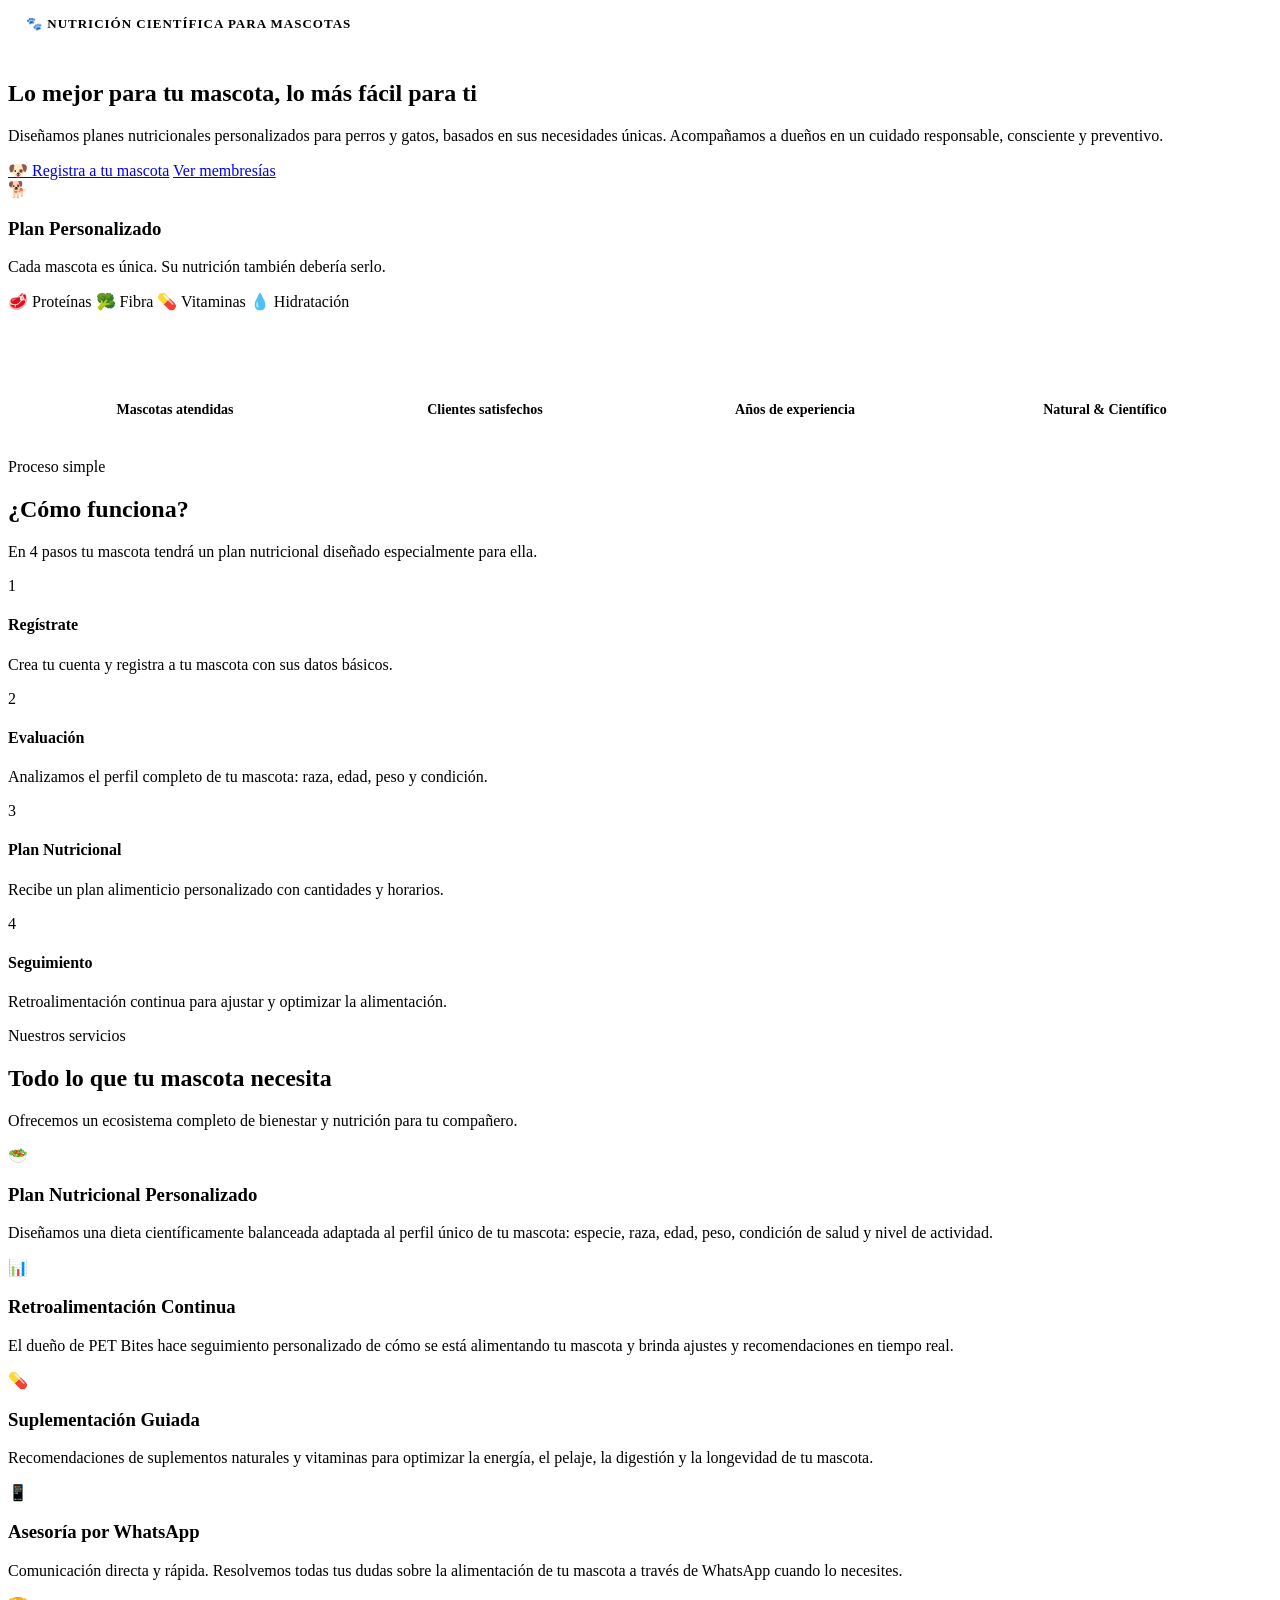
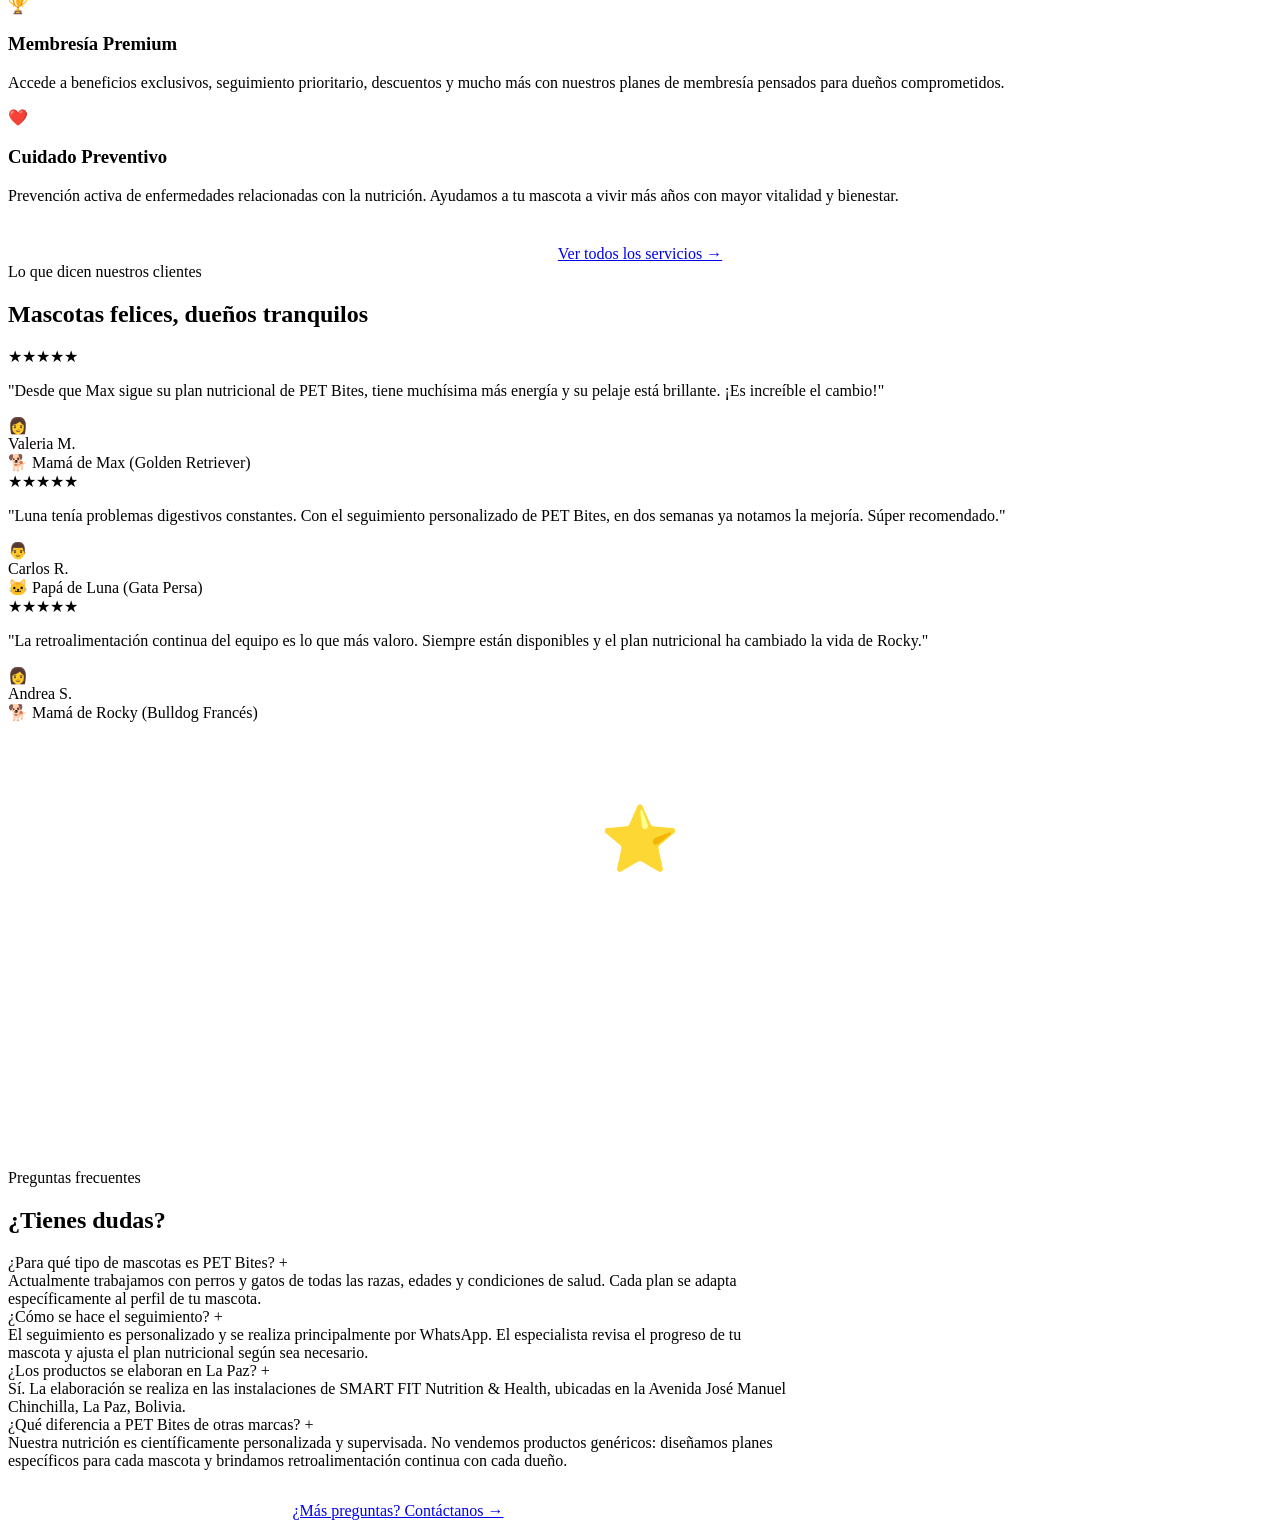
==== index.html @ 9088a11d "Add files via upload" ====
<!DOCTYPE html>
<html lang="es">
<head>
  <meta charset="UTF-8" />
  <meta name="viewport" content="width=device-width, initial-scale=1.0" />
  <title>PET Bites · Nutrición Personalizada para Mascotas</title>
  <meta name="description" content="PET Bites: nutrición inteligente y científicamente personalizada para tu mascota. Planes, seguimiento y retroalimentación experta. La Paz, Bolivia." />
  <link rel="stylesheet" href="css/style.css" />
  <link rel="preconnect" href="https://fonts.googleapis.com" />
  <link href="https://fonts.googleapis.com/css2?family=Nunito:wght@400;600;700;800;900&family=Fredoka+One&display=swap" rel="stylesheet" />
  <style>
    /* Index-specific overrides for nav links (root level) */
    .nav-links a[href="pages/nosotros.html"] { display:none; }
    .index-nav a { }
  </style>
</head>
<body>

<div id="nav-placeholder"></div>
<div id="wa-placeholder"></div>

<main>

  <!-- ====== HERO ====== -->
  <section class="hero">
    <div class="hero-content">
      <div class="hero-text animate-in">
        <span style="display:inline-flex;align-items:center;gap:8px;background:var(--light-teal);color:var(--teal);padding:8px 18px;border-radius:50px;font-size:13px;font-weight:800;letter-spacing:1px;margin-bottom:20px;">🐾 NUTRICIÓN CIENTÍFICA PARA MASCOTAS</span>
        <h1>Lo mejor para <span>tu mascota</span>, lo más fácil para ti</h1>
        <p>Diseñamos planes nutricionales personalizados para perros y gatos, basados en sus necesidades únicas. Acompañamos a dueños en un cuidado responsable, consciente y preventivo.</p>
        <div class="hero-buttons">
          <a href="pages/registro.html" class="btn-primary">🐶 Registra a tu mascota</a>
          <a href="pages/membresia.html" class="btn-secondary">Ver membresías</a>
        </div>
      </div>
      <div class="hero-visual animate-in delay-2">
        <div class="hero-card">
          <span class="pet-emoji">🐕</span>
          <h3>Plan Personalizado</h3>
          <p>Cada mascota es única. Su nutrición también debería serlo.</p>
          <div class="badge-strip">
            <span class="badge">🥩 Proteínas</span>
            <span class="badge">🥦 Fibra</span>
            <span class="badge">💊 Vitaminas</span>
            <span class="badge">💧 Hidratación</span>
          </div>
        </div>
      </div>
    </div>
  </section>

  <!-- ====== STATS BAND ====== -->
  <section style="background:var(--teal);padding:40px 24px;">
    <div class="container" style="display:grid;grid-template-columns:repeat(auto-fit,minmax(180px,1fr));gap:24px;text-align:center;">
      <div>
        <div style="font-family:'Fredoka One',cursive;font-size:42px;color:white;">100+</div>
        <div style="color:var(--light-teal);font-weight:700;font-size:14px;">Mascotas atendidas</div>
      </div>
      <div>
        <div style="font-family:'Fredoka One',cursive;font-size:42px;color:white;">98%</div>
        <div style="color:var(--light-teal);font-weight:700;font-size:14px;">Clientes satisfechos</div>
      </div>
      <div>
        <div style="font-family:'Fredoka One',cursive;font-size:42px;color:white;">5+</div>
        <div style="color:var(--light-teal);font-weight:700;font-size:14px;">Años de experiencia</div>
      </div>
      <div>
        <div style="font-family:'Fredoka One',cursive;font-size:42px;color:white;">100%</div>
        <div style="color:var(--light-teal);font-weight:700;font-size:14px;">Natural & Científico</div>
      </div>
    </div>
  </section>

  <!-- ====== CÓMO FUNCIONA ====== -->
  <section style="background:var(--cream);">
    <div class="container">
      <div class="section-header">
        <span class="eyebrow">Proceso simple</span>
        <h2>¿Cómo <span>funciona</span>?</h2>
        <p>En 4 pasos tu mascota tendrá un plan nutricional diseñado especialmente para ella.</p>
      </div>
      <div class="steps">
        <div class="step">
          <div class="step-num">1</div>
          <h4>Regístrate</h4>
          <p>Crea tu cuenta y registra a tu mascota con sus datos básicos.</p>
        </div>
        <div class="step">
          <div class="step-num">2</div>
          <h4>Evaluación</h4>
          <p>Analizamos el perfil completo de tu mascota: raza, edad, peso y condición.</p>
        </div>
        <div class="step">
          <div class="step-num">3</div>
          <h4>Plan Nutricional</h4>
          <p>Recibe un plan alimenticio personalizado con cantidades y horarios.</p>
        </div>
        <div class="step">
          <div class="step-num">4</div>
          <h4>Seguimiento</h4>
          <p>Retroalimentación continua para ajustar y optimizar la alimentación.</p>
        </div>
      </div>
    </div>
  </section>

  <!-- ====== SERVICIOS ====== -->
  <section style="background:white;">
    <div class="container">
      <div class="section-header">
        <span class="eyebrow">Nuestros servicios</span>
        <h2>Todo lo que tu mascota <span>necesita</span></h2>
        <p>Ofrecemos un ecosistema completo de bienestar y nutrición para tu compañero.</p>
      </div>
      <div class="card-grid">
        <div class="card">
          <span class="card-icon">🥗</span>
          <h3>Plan Nutricional Personalizado</h3>
          <p>Diseñamos una dieta científicamente balanceada adaptada al perfil único de tu mascota: especie, raza, edad, peso, condición de salud y nivel de actividad.</p>
        </div>
        <div class="card">
          <span class="card-icon">📊</span>
          <h3>Retroalimentación Continua</h3>
          <p>El dueño de PET Bites hace seguimiento personalizado de cómo se está alimentando tu mascota y brinda ajustes y recomendaciones en tiempo real.</p>
        </div>
        <div class="card">
          <span class="card-icon">💊</span>
          <h3>Suplementación Guiada</h3>
          <p>Recomendaciones de suplementos naturales y vitaminas para optimizar la energía, el pelaje, la digestión y la longevidad de tu mascota.</p>
        </div>
        <div class="card">
          <span class="card-icon">📱</span>
          <h3>Asesoría por WhatsApp</h3>
          <p>Comunicación directa y rápida. Resolvemos todas tus dudas sobre la alimentación de tu mascota a través de WhatsApp cuando lo necesites.</p>
        </div>
        <div class="card">
          <span class="card-icon">🏆</span>
          <h3>Membresía Premium</h3>
          <p>Accede a beneficios exclusivos, seguimiento prioritario, descuentos y mucho más con nuestros planes de membresía pensados para dueños comprometidos.</p>
        </div>
        <div class="card">
          <span class="card-icon">❤️</span>
          <h3>Cuidado Preventivo</h3>
          <p>Prevención activa de enfermedades relacionadas con la nutrición. Ayudamos a tu mascota a vivir más años con mayor vitalidad y bienestar.</p>
        </div>
      </div>
      <div style="text-align:center;margin-top:40px;">
        <a href="pages/servicios.html" class="btn-primary">Ver todos los servicios →</a>
      </div>
    </div>
  </section>

  <!-- ====== TESTIMONIALES ====== -->
  <section style="background:var(--cream);">
    <div class="container">
      <div class="section-header">
        <span class="eyebrow">Lo que dicen nuestros clientes</span>
        <h2>Mascotas felices, <span>dueños tranquilos</span></h2>
      </div>
      <div class="testimonials-grid">
        <div class="testimonial">
          <div class="stars">★★★★★</div>
          <p class="testimonial-text">"Desde que Max sigue su plan nutricional de PET Bites, tiene muchísima más energía y su pelaje está brillante. ¡Es increíble el cambio!"</p>
          <div class="testimonial-author">
            <div class="author-avatar">👩</div>
            <div>
              <div class="author-name">Valeria M.</div>
              <div class="author-pet">🐕 Mamá de Max (Golden Retriever)</div>
            </div>
          </div>
        </div>
        <div class="testimonial">
          <div class="stars">★★★★★</div>
          <p class="testimonial-text">"Luna tenía problemas digestivos constantes. Con el seguimiento personalizado de PET Bites, en dos semanas ya notamos la mejoría. Súper recomendado."</p>
          <div class="testimonial-author">
            <div class="author-avatar">👨</div>
            <div>
              <div class="author-name">Carlos R.</div>
              <div class="author-pet">🐱 Papá de Luna (Gata Persa)</div>
            </div>
          </div>
        </div>
        <div class="testimonial">
          <div class="stars">★★★★★</div>
          <p class="testimonial-text">"La retroalimentación continua del equipo es lo que más valoro. Siempre están disponibles y el plan nutricional ha cambiado la vida de Rocky."</p>
          <div class="testimonial-author">
            <div class="author-avatar">👩</div>
            <div>
              <div class="author-name">Andrea S.</div>
              <div class="author-pet">🐕 Mamá de Rocky (Bulldog Francés)</div>
            </div>
          </div>
        </div>
      </div>
    </div>
  </section>

  <!-- ====== CTA MEMBRESÍA ====== -->
  <section style="background:var(--orange);text-align:center;padding:80px 24px;">
    <div class="container">
      <span style="font-size:64px;display:block;margin-bottom:20px;">⭐</span>
      <h2 style="font-family:'Fredoka One',cursive;font-size:clamp(2rem,4vw,3rem);color:white;margin-bottom:16px;">Únete a la membresía PET Bites</h2>
      <p style="color:rgba(255,255,255,0.9);font-size:18px;max-width:560px;margin:0 auto 36px;">Fideliza el cuidado de tu mascota con beneficios exclusivos, seguimiento prioritario y mucho más.</p>
      <a href="pages/membresia.html" class="btn-secondary" style="border-color:white;color:white;font-size:17px;">Ver planes de membresía →</a>
    </div>
  </section>

  <!-- ====== FAQ PREVIEW ====== -->
  <section style="background:white;">
    <div class="container" style="max-width:780px;">
      <div class="section-header">
        <span class="eyebrow">Preguntas frecuentes</span>
        <h2>¿Tienes <span>dudas</span>?</h2>
      </div>
      <div>
        <div class="faq-item">
          <div class="faq-question">¿Para qué tipo de mascotas es PET Bites? <span class="faq-icon">+</span></div>
          <div class="faq-answer">Actualmente trabajamos con perros y gatos de todas las razas, edades y condiciones de salud. Cada plan se adapta específicamente al perfil de tu mascota.</div>
        </div>
        <div class="faq-item">
          <div class="faq-question">¿Cómo se hace el seguimiento? <span class="faq-icon">+</span></div>
          <div class="faq-answer">El seguimiento es personalizado y se realiza principalmente por WhatsApp. El especialista revisa el progreso de tu mascota y ajusta el plan nutricional según sea necesario.</div>
        </div>
        <div class="faq-item">
          <div class="faq-question">¿Los productos se elaboran en La Paz? <span class="faq-icon">+</span></div>
          <div class="faq-answer">Sí. La elaboración se realiza en las instalaciones de SMART FIT Nutrition & Health, ubicadas en la Avenida José Manuel Chinchilla, La Paz, Bolivia.</div>
        </div>
        <div class="faq-item">
          <div class="faq-question">¿Qué diferencia a PET Bites de otras marcas? <span class="faq-icon">+</span></div>
          <div class="faq-answer">Nuestra nutrición es científicamente personalizada y supervisada. No vendemos productos genéricos: diseñamos planes específicos para cada mascota y brindamos retroalimentación continua con cada dueño.</div>
        </div>
      </div>
      <div style="text-align:center;margin-top:32px;">
        <a href="pages/contacto.html" class="btn-primary">¿Más preguntas? Contáctanos →</a>
      </div>
    </div>
  </section>

</main>

<div id="footer-placeholder"></div>

<script src="js/components-root.js"></script>
<script src="js/main.js"></script>
</body>
</html>
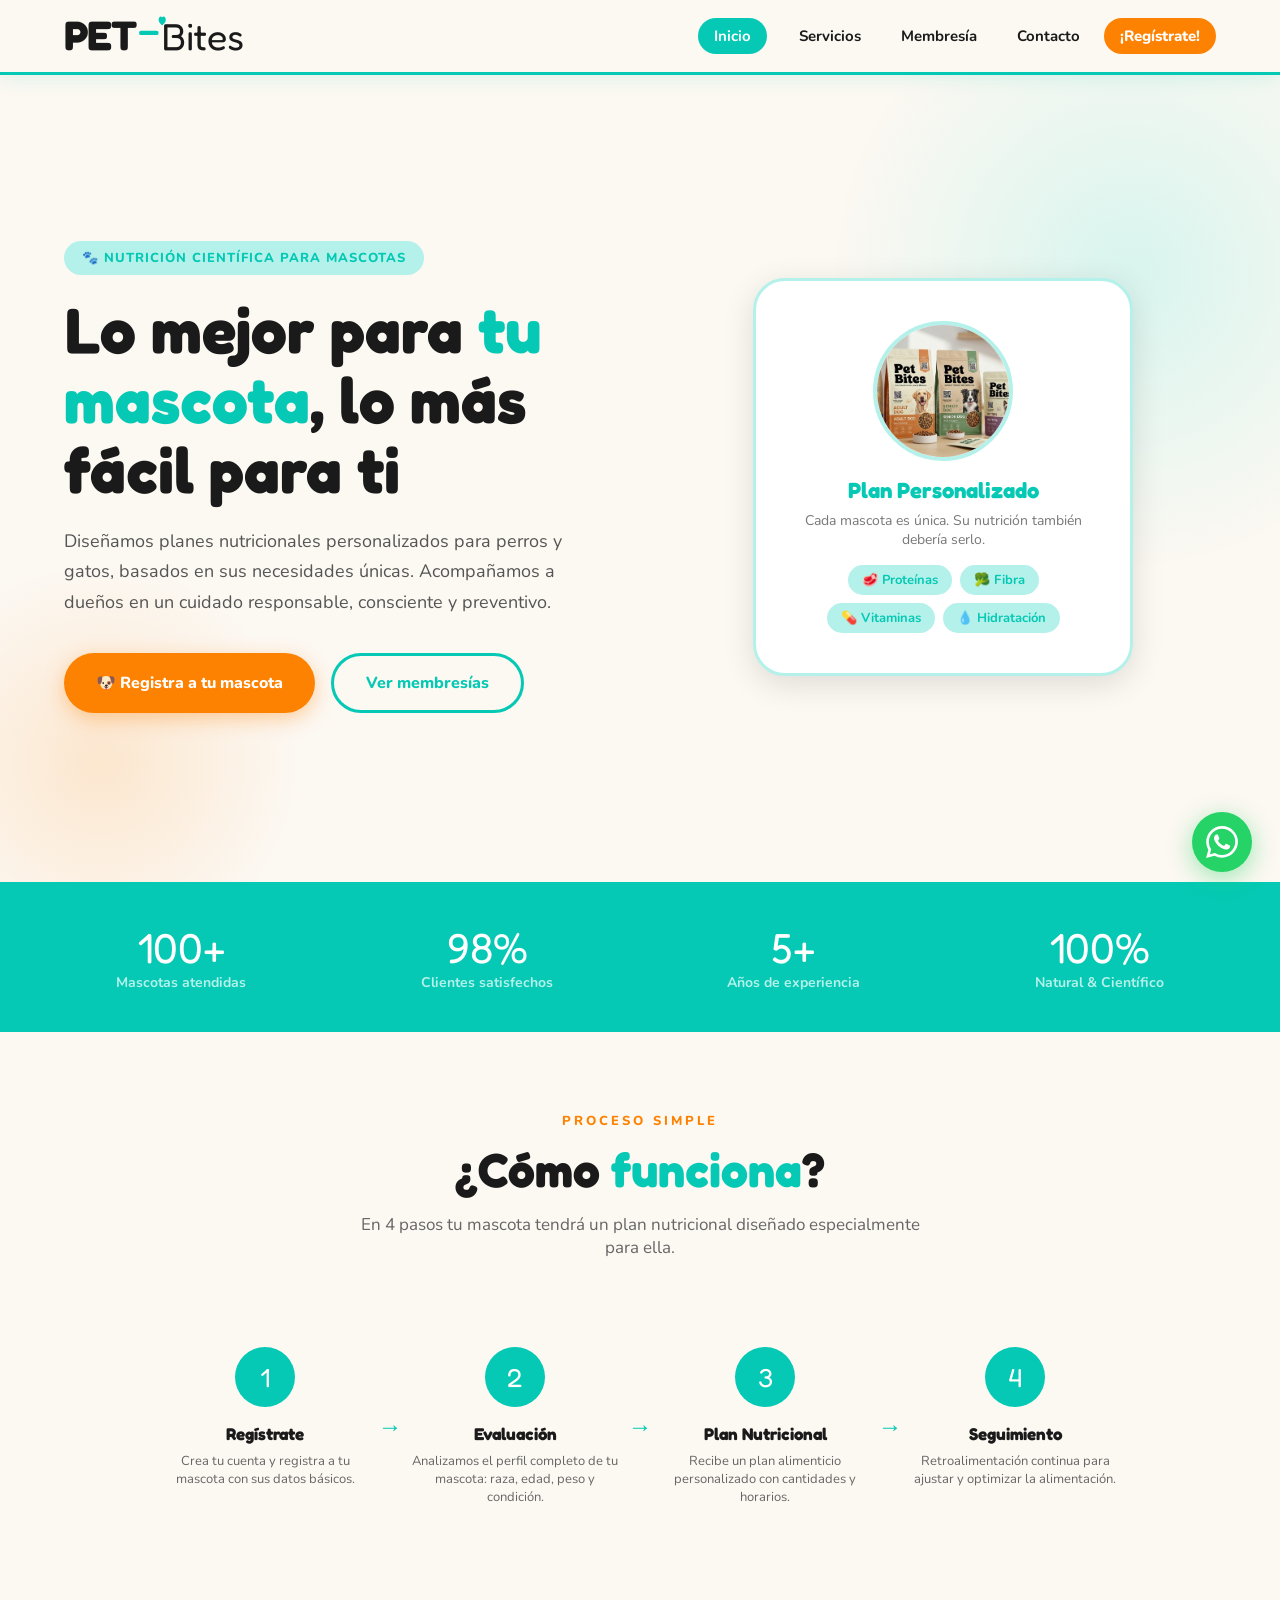
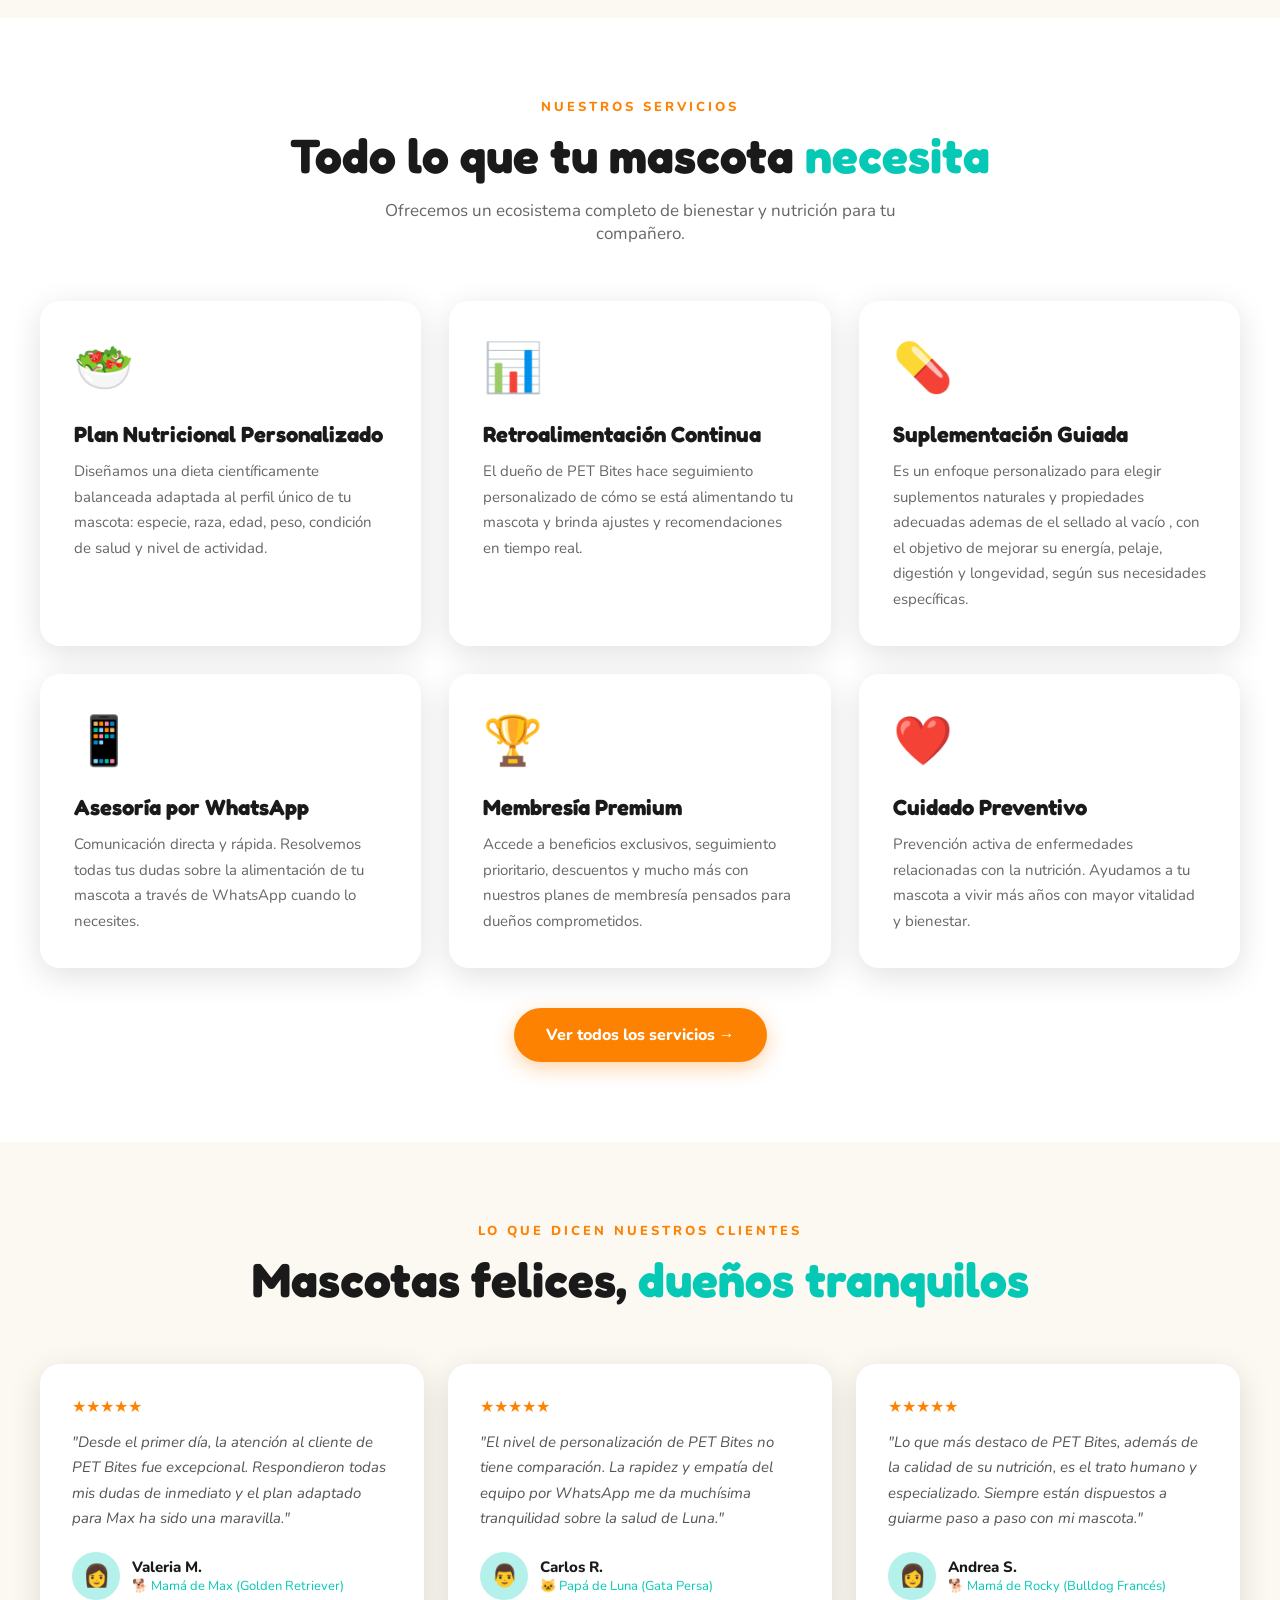
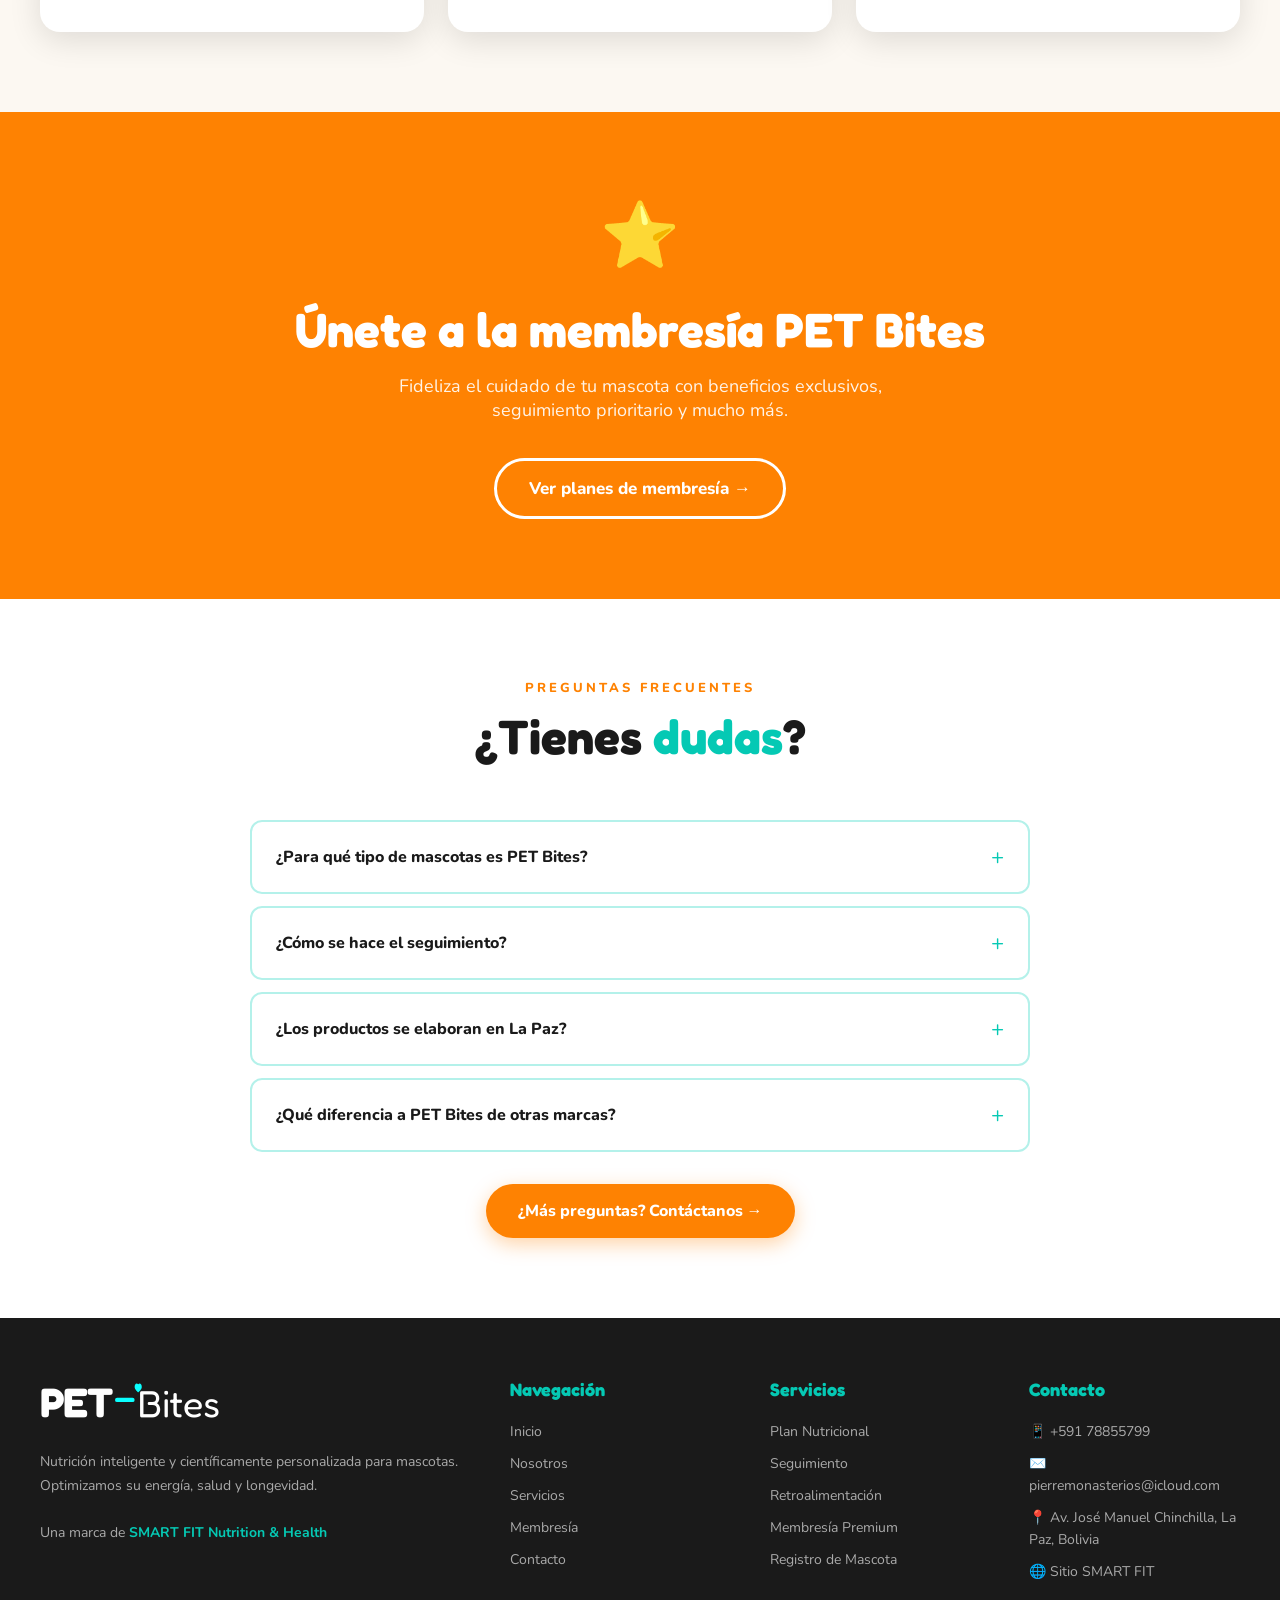
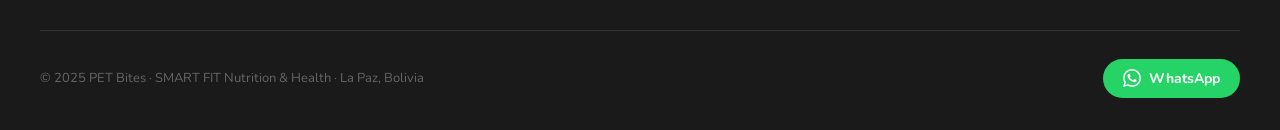
==== commit 98ab6dff: "Membresia" ====
--- a/index.html
+++ b/index.html
@@ -9,7 +9,7 @@
   <link rel="preconnect" href="https://fonts.googleapis.com" />
   <link href="https://fonts.googleapis.com/css2?family=Nunito:wght@400;600;700;800;900&family=Fredoka+One&display=swap" rel="stylesheet" />
   <style>
-    /* Index-specific overrides for nav links (root level) */
+    /* Index-specific overrides for nav links (root level) MiguelBustillos*/
     .nav-links a[href="pages/nosotros.html"] { display:none; }
     .index-nav a { }
   </style>
@@ -35,7 +35,7 @@
       </div>
       <div class="hero-visual animate-in delay-2">
         <div class="hero-card">
-          <span class="pet-emoji">🐕</span>
+          <img src="img/nutricion.jpeg" alt="Nutrición PetBites" style="width:140px; height:140px; border-radius:50%; object-fit:cover; margin: 0 auto 16px; display: block; border: 4px solid var(--light-teal);" />
           <h3>Plan Personalizado</h3>
           <p>Cada mascota es única. Su nutrición también debería serlo.</p>
           <div class="badge-strip">
@@ -126,7 +126,7 @@
         <div class="card">
           <span class="card-icon">💊</span>
           <h3>Suplementación Guiada</h3>
-          <p>Recomendaciones de suplementos naturales y vitaminas para optimizar la energía, el pelaje, la digestión y la longevidad de tu mascota.</p>
+          <p>Es un enfoque personalizado para elegir suplementos naturales y propiedades adecuadas ademas de el sellado al vacío , con el objetivo de mejorar su energía, pelaje, digestión y longevidad, según sus necesidades específicas.</p>
         </div>
         <div class="card">
           <span class="card-icon">📱</span>
@@ -160,7 +160,7 @@
       <div class="testimonials-grid">
         <div class="testimonial">
           <div class="stars">★★★★★</div>
-          <p class="testimonial-text">"Desde que Max sigue su plan nutricional de PET Bites, tiene muchísima más energía y su pelaje está brillante. ¡Es increíble el cambio!"</p>
+          <p class="testimonial-text">"Desde el primer día, la atención al cliente de PET Bites fue excepcional. Respondieron todas mis dudas de inmediato y el plan adaptado para Max ha sido una maravilla."</p>
           <div class="testimonial-author">
             <div class="author-avatar">👩</div>
             <div>
@@ -171,7 +171,7 @@
         </div>
         <div class="testimonial">
           <div class="stars">★★★★★</div>
-          <p class="testimonial-text">"Luna tenía problemas digestivos constantes. Con el seguimiento personalizado de PET Bites, en dos semanas ya notamos la mejoría. Súper recomendado."</p>
+          <p class="testimonial-text">"El nivel de personalización de PET Bites no tiene comparación. La rapidez y empatía del equipo por WhatsApp me da muchísima tranquilidad sobre la salud de Luna."</p>
           <div class="testimonial-author">
             <div class="author-avatar">👨</div>
             <div>
@@ -182,7 +182,7 @@
         </div>
         <div class="testimonial">
           <div class="stars">★★★★★</div>
-          <p class="testimonial-text">"La retroalimentación continua del equipo es lo que más valoro. Siempre están disponibles y el plan nutricional ha cambiado la vida de Rocky."</p>
+          <p class="testimonial-text">"Lo que más destaco de PET Bites, además de la calidad de su nutrición, es el trato humano y especializado. Siempre están dispuestos a guiarme paso a paso con mi mascota."</p>
           <div class="testimonial-author">
             <div class="author-avatar">👩</div>
             <div>
--- a/css/style.css
+++ b/css/style.css
@@ -0,0 +1,1004 @@
+/* ===== PET BITES - ESTILOS GLOBALES ===== */
+@import url('https://fonts.googleapis.com/css2?family=Nunito:wght@400;600;700;800;900&family=Fredoka+One&display=swap');
+
+:root {
+  --cream: #FCF8F2;
+  --orange: #FE8202;
+  --teal: #05C9B4;
+  --light-teal: #B4F1EA;
+  --black: #1a1a1a;
+  --white: #ffffff;
+  --shadow: 0 8px 32px rgba(0,0,0,0.12);
+  --shadow-hover: 0 16px 48px rgba(0,0,0,0.18);
+  --radius: 20px;
+  --radius-sm: 12px;
+}
+
+* {
+  margin: 0;
+  padding: 0;
+  box-sizing: border-box;
+}
+
+html {
+  scroll-behavior: smooth;
+}
+
+body {
+  font-family: 'Nunito', sans-serif;
+  background-color: var(--cream);
+  color: var(--black);
+  overflow-x: hidden;
+}
+
+/* ===== SCROLLBAR ===== */
+::-webkit-scrollbar { width: 8px; }
+::-webkit-scrollbar-track { background: var(--cream); }
+::-webkit-scrollbar-thumb { background: var(--teal); border-radius: 4px; }
+
+/* ===== LOGO SVG ===== */
+.logo-svg {
+  height: 50px;
+  width: auto;
+}
+
+/* ===== HEADER / NAV ===== */
+header {
+  position: fixed;
+  top: 0;
+  left: 0;
+  width: 100%;
+  z-index: 999;
+  background: rgba(252, 248, 242, 0.95);
+  backdrop-filter: blur(10px);
+  border-bottom: 3px solid var(--teal);
+  box-shadow: 0 2px 20px rgba(5,201,180,0.15);
+}
+
+nav {
+  max-width: 1200px;
+  margin: 0 auto;
+  padding: 0 24px;
+  height: 72px;
+  display: flex;
+  align-items: center;
+  justify-content: space-between;
+}
+
+.nav-logo {
+  display: flex;
+  align-items: center;
+  gap: 10px;
+  text-decoration: none;
+}
+
+.nav-links {
+  display: flex;
+  align-items: center;
+  gap: 8px;
+  list-style: none;
+}
+
+.nav-links a {
+  text-decoration: none;
+  color: var(--black);
+  font-weight: 700;
+  font-size: 15px;
+  padding: 8px 16px;
+  border-radius: 50px;
+  transition: all 0.3s ease;
+}
+
+.nav-links a:hover {
+  background: var(--light-teal);
+  color: var(--teal);
+}
+
+.nav-links a.active {
+  background: var(--teal);
+  color: var(--white);
+}
+
+.nav-cta {
+  background: var(--orange) !important;
+  color: var(--white) !important;
+  border-radius: 50px !important;
+  font-weight: 800 !important;
+}
+
+.nav-cta:hover {
+  background: #e07000 !important;
+  transform: translateY(-2px);
+  box-shadow: 0 4px 16px rgba(254,130,2,0.4);
+}
+
+/* Hamburger */
+.hamburger {
+  display: none;
+  flex-direction: column;
+  gap: 5px;
+  cursor: pointer;
+  padding: 8px;
+}
+
+.hamburger span {
+  width: 26px;
+  height: 3px;
+  background: var(--black);
+  border-radius: 3px;
+  transition: all 0.3s;
+}
+
+.mobile-menu {
+  display: none;
+  position: fixed;
+  top: 72px;
+  left: 0;
+  width: 100%;
+  background: var(--cream);
+  border-bottom: 3px solid var(--teal);
+  padding: 16px;
+  flex-direction: column;
+  gap: 8px;
+  z-index: 998;
+}
+
+.mobile-menu a {
+  text-decoration: none;
+  color: var(--black);
+  font-weight: 700;
+  padding: 12px 20px;
+  border-radius: var(--radius-sm);
+  font-size: 16px;
+  transition: all 0.3s;
+}
+
+.mobile-menu a:hover {
+  background: var(--light-teal);
+}
+
+.mobile-menu.open {
+  display: flex;
+}
+
+/* ===== PAGE WRAPPER ===== */
+main {
+  padding-top: 72px;
+}
+
+/* ===== HERO SECTION ===== */
+.hero {
+  background: var(--cream);
+  min-height: 90vh;
+  display: flex;
+  align-items: center;
+  position: relative;
+  overflow: hidden;
+}
+
+.hero::before {
+  content: '';
+  position: absolute;
+  top: -100px;
+  right: -150px;
+  width: 600px;
+  height: 600px;
+  background: radial-gradient(circle, var(--light-teal) 0%, transparent 70%);
+  opacity: 0.5;
+  animation: float 6s ease-in-out infinite;
+}
+
+.hero::after {
+  content: '';
+  position: absolute;
+  bottom: -80px;
+  left: -100px;
+  width: 400px;
+  height: 400px;
+  background: radial-gradient(circle, rgba(254,130,2,0.15) 0%, transparent 70%);
+  animation: float 8s ease-in-out infinite reverse;
+}
+
+@keyframes float {
+  0%, 100% { transform: translateY(0px); }
+  50% { transform: translateY(-30px); }
+}
+
+.hero-content {
+  max-width: 1200px;
+  margin: 0 auto;
+  padding: 80px 24px;
+  display: grid;
+  grid-template-columns: 1fr 1fr;
+  gap: 60px;
+  align-items: center;
+  position: relative;
+  z-index: 1;
+}
+
+.hero-text h1 {
+  font-family: 'Fredoka One', cursive;
+  font-size: clamp(2.5rem, 5vw, 4rem);
+  line-height: 1.1;
+  margin-bottom: 20px;
+  color: var(--black);
+}
+
+.hero-text h1 span {
+  color: var(--teal);
+}
+
+.hero-text p {
+  font-size: 18px;
+  line-height: 1.7;
+  color: #555;
+  margin-bottom: 36px;
+}
+
+.hero-buttons {
+  display: flex;
+  gap: 16px;
+  flex-wrap: wrap;
+}
+
+.btn-primary {
+  background: var(--orange);
+  color: var(--white);
+  padding: 16px 32px;
+  border-radius: 50px;
+  font-weight: 800;
+  font-size: 16px;
+  text-decoration: none;
+  transition: all 0.3s ease;
+  border: none;
+  cursor: pointer;
+  display: inline-flex;
+  align-items: center;
+  gap: 8px;
+  box-shadow: 0 6px 20px rgba(254,130,2,0.35);
+}
+
+.btn-primary:hover {
+  transform: translateY(-3px);
+  box-shadow: 0 10px 28px rgba(254,130,2,0.45);
+  background: #e07000;
+}
+
+.btn-secondary {
+  background: transparent;
+  color: var(--teal);
+  padding: 16px 32px;
+  border-radius: 50px;
+  font-weight: 800;
+  font-size: 16px;
+  text-decoration: none;
+  transition: all 0.3s ease;
+  border: 3px solid var(--teal);
+  cursor: pointer;
+  display: inline-flex;
+  align-items: center;
+  gap: 8px;
+}
+
+.btn-secondary:hover {
+  background: var(--teal);
+  color: var(--white);
+  transform: translateY(-3px);
+}
+
+.hero-visual {
+  display: flex;
+  justify-content: center;
+  align-items: center;
+}
+
+.hero-card {
+  background: var(--white);
+  border-radius: 32px;
+  padding: 40px;
+  box-shadow: var(--shadow);
+  border: 3px solid var(--light-teal);
+  text-align: center;
+  animation: float 5s ease-in-out infinite;
+  max-width: 380px;
+  width: 100%;
+}
+
+.hero-card .pet-emoji {
+  font-size: 80px;
+  display: block;
+  margin-bottom: 16px;
+}
+
+.hero-card h3 {
+  font-family: 'Fredoka One', cursive;
+  font-size: 22px;
+  color: var(--teal);
+  margin-bottom: 8px;
+}
+
+.hero-card p {
+  color: #777;
+  font-size: 14px;
+}
+
+.badge-strip {
+  display: flex;
+  gap: 8px;
+  margin-top: 16px;
+  justify-content: center;
+  flex-wrap: wrap;
+}
+
+.badge {
+  background: var(--light-teal);
+  color: var(--teal);
+  padding: 6px 14px;
+  border-radius: 50px;
+  font-size: 13px;
+  font-weight: 700;
+}
+
+/* ===== SECTION GENERIC ===== */
+section {
+  padding: 80px 24px;
+}
+
+.section-header {
+  text-align: center;
+  margin-bottom: 56px;
+}
+
+.section-header .eyebrow {
+  font-size: 13px;
+  font-weight: 800;
+  letter-spacing: 3px;
+  text-transform: uppercase;
+  color: var(--orange);
+  margin-bottom: 12px;
+  display: block;
+}
+
+.section-header h2 {
+  font-family: 'Fredoka One', cursive;
+  font-size: clamp(2rem, 4vw, 3rem);
+  color: var(--black);
+  line-height: 1.15;
+}
+
+.section-header h2 span {
+  color: var(--teal);
+}
+
+.section-header p {
+  margin-top: 16px;
+  color: #666;
+  font-size: 17px;
+  max-width: 560px;
+  margin-left: auto;
+  margin-right: auto;
+}
+
+.container {
+  max-width: 1200px;
+  margin: 0 auto;
+}
+
+/* ===== CARDS ===== */
+.card-grid {
+  display: grid;
+  grid-template-columns: repeat(auto-fit, minmax(280px, 1fr));
+  gap: 28px;
+}
+
+.card {
+  background: var(--white);
+  border-radius: var(--radius);
+  padding: 32px;
+  box-shadow: var(--shadow);
+  transition: all 0.3s ease;
+  border: 2px solid transparent;
+}
+
+.card:hover {
+  transform: translateY(-6px);
+  box-shadow: var(--shadow-hover);
+  border-color: var(--light-teal);
+}
+
+.card-icon {
+  font-size: 48px;
+  margin-bottom: 20px;
+  display: block;
+}
+
+.card h3 {
+  font-family: 'Fredoka One', cursive;
+  font-size: 22px;
+  margin-bottom: 12px;
+  color: var(--black);
+}
+
+.card p {
+  color: #666;
+  line-height: 1.7;
+  font-size: 15px;
+}
+
+/* ===== TEAL BG SECTIONS ===== */
+.bg-teal {
+  background: var(--teal);
+  color: var(--white);
+}
+
+.bg-teal .section-header h2,
+.bg-teal .section-header p {
+  color: var(--white);
+}
+
+.bg-teal .section-header .eyebrow {
+  color: var(--light-teal);
+}
+
+.bg-orange {
+  background: var(--orange);
+  color: var(--white);
+}
+
+.bg-light-teal {
+  background: var(--light-teal);
+}
+
+/* ===== WHATSAPP FLOAT BUTTON ===== */
+.whatsapp-float {
+  position: fixed;
+  bottom: 28px;
+  right: 28px;
+  width: 60px;
+  height: 60px;
+  background: #25D366;
+  border-radius: 50%;
+  display: flex;
+  align-items: center;
+  justify-content: center;
+  box-shadow: 0 6px 24px rgba(37,211,102,0.45);
+  z-index: 997;
+  transition: all 0.3s ease;
+  text-decoration: none;
+}
+
+.whatsapp-float:hover {
+  transform: scale(1.1) translateY(-4px);
+  box-shadow: 0 10px 32px rgba(37,211,102,0.55);
+}
+
+.whatsapp-float svg {
+  width: 32px;
+  height: 32px;
+  fill: white;
+}
+
+/* ===== FOOTER ===== */
+footer {
+  background: var(--black);
+  color: var(--white);
+  padding: 60px 24px 32px;
+}
+
+.footer-grid {
+  max-width: 1200px;
+  margin: 0 auto;
+  display: grid;
+  grid-template-columns: 2fr 1fr 1fr 1fr;
+  gap: 48px;
+  margin-bottom: 48px;
+}
+
+.footer-brand p {
+  color: #aaa;
+  line-height: 1.7;
+  font-size: 14px;
+  margin-top: 16px;
+}
+
+.footer-col h4 {
+  font-family: 'Fredoka One', cursive;
+  font-size: 18px;
+  color: var(--teal);
+  margin-bottom: 20px;
+}
+
+.footer-col ul {
+  list-style: none;
+  display: flex;
+  flex-direction: column;
+  gap: 10px;
+}
+
+.footer-col ul li a {
+  color: #aaa;
+  text-decoration: none;
+  font-size: 14px;
+  transition: color 0.3s;
+}
+
+.footer-col ul li a:hover {
+  color: var(--teal);
+}
+
+.footer-bottom {
+  max-width: 1200px;
+  margin: 0 auto;
+  padding-top: 28px;
+  border-top: 1px solid #333;
+  display: flex;
+  justify-content: space-between;
+  align-items: center;
+  flex-wrap: wrap;
+  gap: 16px;
+}
+
+.footer-bottom p {
+  color: #666;
+  font-size: 13px;
+}
+
+.footer-wa {
+  display: flex;
+  align-items: center;
+  gap: 8px;
+  background: #25D366;
+  color: white;
+  text-decoration: none;
+  padding: 10px 20px;
+  border-radius: 50px;
+  font-weight: 700;
+  font-size: 14px;
+  transition: all 0.3s;
+}
+
+.footer-wa:hover {
+  transform: translateY(-2px);
+  box-shadow: 0 4px 16px rgba(37,211,102,0.4);
+}
+
+/* ===== MEMBERSHIP CARDS ===== */
+.membership-grid {
+  display: grid;
+  grid-template-columns: repeat(auto-fit, minmax(280px, 1fr));
+  gap: 28px;
+  max-width: 1200px;
+  margin: 0 auto;
+}
+
+.mem-card {
+  background: var(--white);
+  border-radius: 28px;
+  padding: 40px 32px;
+  text-align: center;
+  box-shadow: var(--shadow);
+  transition: all 0.3s ease;
+  border: 3px solid transparent;
+  position: relative;
+  overflow: hidden;
+}
+
+.mem-card.featured {
+  border-color: var(--orange);
+  transform: scale(1.04);
+}
+
+.mem-card.featured::before {
+  content: '⭐ MÁS POPULAR';
+  position: absolute;
+  top: 20px;
+  right: -30px;
+  background: var(--orange);
+  color: white;
+  font-size: 11px;
+  font-weight: 800;
+  padding: 6px 40px;
+  transform: rotate(45deg);
+  letter-spacing: 1px;
+}
+
+.mem-card:hover {
+  transform: translateY(-8px);
+  box-shadow: var(--shadow-hover);
+}
+
+.mem-card.featured:hover {
+  transform: scale(1.04) translateY(-8px);
+}
+
+.mem-plan {
+  font-family: 'Fredoka One', cursive;
+  font-size: 13px;
+  letter-spacing: 2px;
+  text-transform: uppercase;
+  color: var(--teal);
+  margin-bottom: 8px;
+}
+
+.mem-price {
+  font-family: 'Fredoka One', cursive;
+  font-size: 48px;
+  color: var(--black);
+  line-height: 1;
+}
+
+.mem-price sup {
+  font-size: 24px;
+  vertical-align: super;
+}
+
+.mem-period {
+  color: #999;
+  font-size: 14px;
+  margin-bottom: 24px;
+}
+
+.mem-features {
+  list-style: none;
+  text-align: left;
+  display: flex;
+  flex-direction: column;
+  gap: 10px;
+  margin-bottom: 32px;
+}
+
+.mem-features li {
+  display: flex;
+  align-items: center;
+  gap: 10px;
+  font-size: 14px;
+  color: #555;
+}
+
+.mem-features li .check {
+  width: 22px;
+  height: 22px;
+  background: var(--light-teal);
+  border-radius: 50%;
+  display: flex;
+  align-items: center;
+  justify-content: center;
+  flex-shrink: 0;
+  font-size: 12px;
+}
+
+/* ===== FORM STYLES ===== */
+.form-container {
+  max-width: 680px;
+  margin: 0 auto;
+  background: var(--white);
+  border-radius: 28px;
+  padding: 48px;
+  box-shadow: var(--shadow);
+}
+
+.form-group {
+  margin-bottom: 24px;
+}
+
+.form-group label {
+  display: block;
+  font-weight: 700;
+  margin-bottom: 8px;
+  font-size: 14px;
+  color: var(--black);
+}
+
+.form-group input,
+.form-group select,
+.form-group textarea {
+  width: 100%;
+  padding: 14px 18px;
+  border: 2px solid #e5e5e5;
+  border-radius: var(--radius-sm);
+  font-family: 'Nunito', sans-serif;
+  font-size: 15px;
+  transition: border-color 0.3s;
+  outline: none;
+  background: var(--cream);
+}
+
+.form-group input:focus,
+.form-group select:focus,
+.form-group textarea:focus {
+  border-color: var(--teal);
+}
+
+.form-group textarea {
+  resize: vertical;
+  min-height: 120px;
+}
+
+.form-row {
+  display: grid;
+  grid-template-columns: 1fr 1fr;
+  gap: 20px;
+}
+
+/* ===== STEP PROCESS ===== */
+.steps {
+  display: grid;
+  grid-template-columns: repeat(auto-fit, minmax(200px, 1fr));
+  gap: 0;
+  position: relative;
+  max-width: 1000px;
+  margin: 0 auto;
+}
+
+.step {
+  text-align: center;
+  padding: 32px 20px;
+  position: relative;
+}
+
+.step::after {
+  content: '→';
+  position: absolute;
+  right: -12px;
+  top: 50%;
+  transform: translateY(-50%);
+  font-size: 24px;
+  color: var(--teal);
+}
+
+.step:last-child::after {
+  display: none;
+}
+
+.step-num {
+  width: 60px;
+  height: 60px;
+  background: var(--teal);
+  border-radius: 50%;
+  font-family: 'Fredoka One', cursive;
+  font-size: 26px;
+  color: white;
+  display: flex;
+  align-items: center;
+  justify-content: center;
+  margin: 0 auto 16px;
+}
+
+.step h4 {
+  font-family: 'Fredoka One', cursive;
+  font-size: 17px;
+  margin-bottom: 8px;
+}
+
+.step p {
+  font-size: 13px;
+  color: #666;
+}
+
+/* ===== TESTIMONIALS ===== */
+.testimonials-grid {
+  display: grid;
+  grid-template-columns: repeat(auto-fit, minmax(300px, 1fr));
+  gap: 24px;
+}
+
+.testimonial {
+  background: var(--white);
+  border-radius: var(--radius);
+  padding: 32px;
+  box-shadow: var(--shadow);
+}
+
+.testimonial-text {
+  font-style: italic;
+  color: #555;
+  line-height: 1.7;
+  margin-bottom: 20px;
+  font-size: 15px;
+}
+
+.testimonial-author {
+  display: flex;
+  align-items: center;
+  gap: 12px;
+}
+
+.author-avatar {
+  width: 48px;
+  height: 48px;
+  border-radius: 50%;
+  display: flex;
+  align-items: center;
+  justify-content: center;
+  font-size: 22px;
+  background: var(--light-teal);
+}
+
+.author-name {
+  font-weight: 800;
+  font-size: 15px;
+}
+
+.author-pet {
+  font-size: 13px;
+  color: var(--teal);
+}
+
+.stars {
+  color: #FE8202;
+  font-size: 16px;
+  margin-bottom: 12px;
+}
+
+/* ===== PAGE HERO (internas) ===== */
+.page-hero {
+  background: linear-gradient(135deg, var(--teal) 0%, #04a898 100%);
+  color: white;
+  padding: 80px 24px 60px;
+  text-align: center;
+}
+
+.page-hero h1 {
+  font-family: 'Fredoka One', cursive;
+  font-size: clamp(2rem, 5vw, 3.5rem);
+  margin-bottom: 16px;
+}
+
+.page-hero p {
+  font-size: 18px;
+  opacity: 0.9;
+  max-width: 560px;
+  margin: 0 auto;
+}
+
+/* ===== SUCCESS/ALERT ===== */
+.alert {
+  padding: 16px 24px;
+  border-radius: var(--radius-sm);
+  margin-bottom: 20px;
+  font-weight: 700;
+}
+
+.alert-success {
+  background: var(--light-teal);
+  color: var(--teal);
+  border: 2px solid var(--teal);
+}
+
+.alert-hidden {
+  display: none;
+}
+
+/* ===== FAQ ===== */
+.faq-item {
+  background: var(--white);
+  border-radius: var(--radius-sm);
+  margin-bottom: 12px;
+  overflow: hidden;
+  border: 2px solid var(--light-teal);
+}
+
+.faq-question {
+  padding: 20px 24px;
+  font-weight: 800;
+  cursor: pointer;
+  display: flex;
+  justify-content: space-between;
+  align-items: center;
+  transition: background 0.3s;
+}
+
+.faq-question:hover {
+  background: var(--light-teal);
+}
+
+.faq-answer {
+  display: none;
+  padding: 16px 24px;
+  color: #666;
+  border-top: 2px solid var(--light-teal);
+  line-height: 1.7;
+}
+
+.faq-item.open .faq-answer {
+  display: block;
+}
+
+.faq-item.open .faq-icon {
+  transform: rotate(45deg);
+}
+
+.faq-icon {
+  font-size: 22px;
+  transition: transform 0.3s;
+  color: var(--teal);
+  font-weight: 400;
+}
+
+/* ===== BENEFIT PILLS ===== */
+.benefit-pill {
+  display: inline-flex;
+  align-items: center;
+  gap: 8px;
+  background: var(--light-teal);
+  color: var(--teal);
+  padding: 10px 20px;
+  border-radius: 50px;
+  font-weight: 700;
+  font-size: 14px;
+  margin: 6px;
+}
+
+/* ===== ANIMATIONS ===== */
+@keyframes fadeInUp {
+  from { opacity: 0; transform: translateY(30px); }
+  to { opacity: 1; transform: translateY(0); }
+}
+
+.animate-in {
+  animation: fadeInUp 0.6s ease forwards;
+}
+
+.delay-1 { animation-delay: 0.1s; }
+.delay-2 { animation-delay: 0.2s; }
+.delay-3 { animation-delay: 0.3s; }
+
+/* ===== RESPONSIVE ===== */
+@media (max-width: 900px) {
+  .footer-grid {
+    grid-template-columns: 1fr 1fr;
+  }
+}
+
+@media (max-width: 768px) {
+  .nav-links { display: none; }
+  .hamburger { display: flex; }
+
+  .hero-content {
+    grid-template-columns: 1fr;
+    text-align: center;
+    gap: 40px;
+  }
+
+  .hero-buttons {
+    justify-content: center;
+  }
+
+  .hero::before, .hero::after {
+    display: none;
+  }
+
+  .steps {
+    grid-template-columns: 1fr;
+  }
+
+  .step::after {
+    content: '↓';
+    right: 50%;
+    top: auto;
+    bottom: -16px;
+    transform: translateX(50%);
+  }
+
+  .form-row {
+    grid-template-columns: 1fr;
+  }
+
+  .footer-grid {
+    grid-template-columns: 1fr;
+    gap: 32px;
+  }
+
+  .footer-bottom {
+    flex-direction: column;
+    text-align: center;
+  }
+
+  .mem-card.featured {
+    transform: scale(1);
+  }
+
+  .form-container {
+    padding: 28px 20px;
+  }
+}
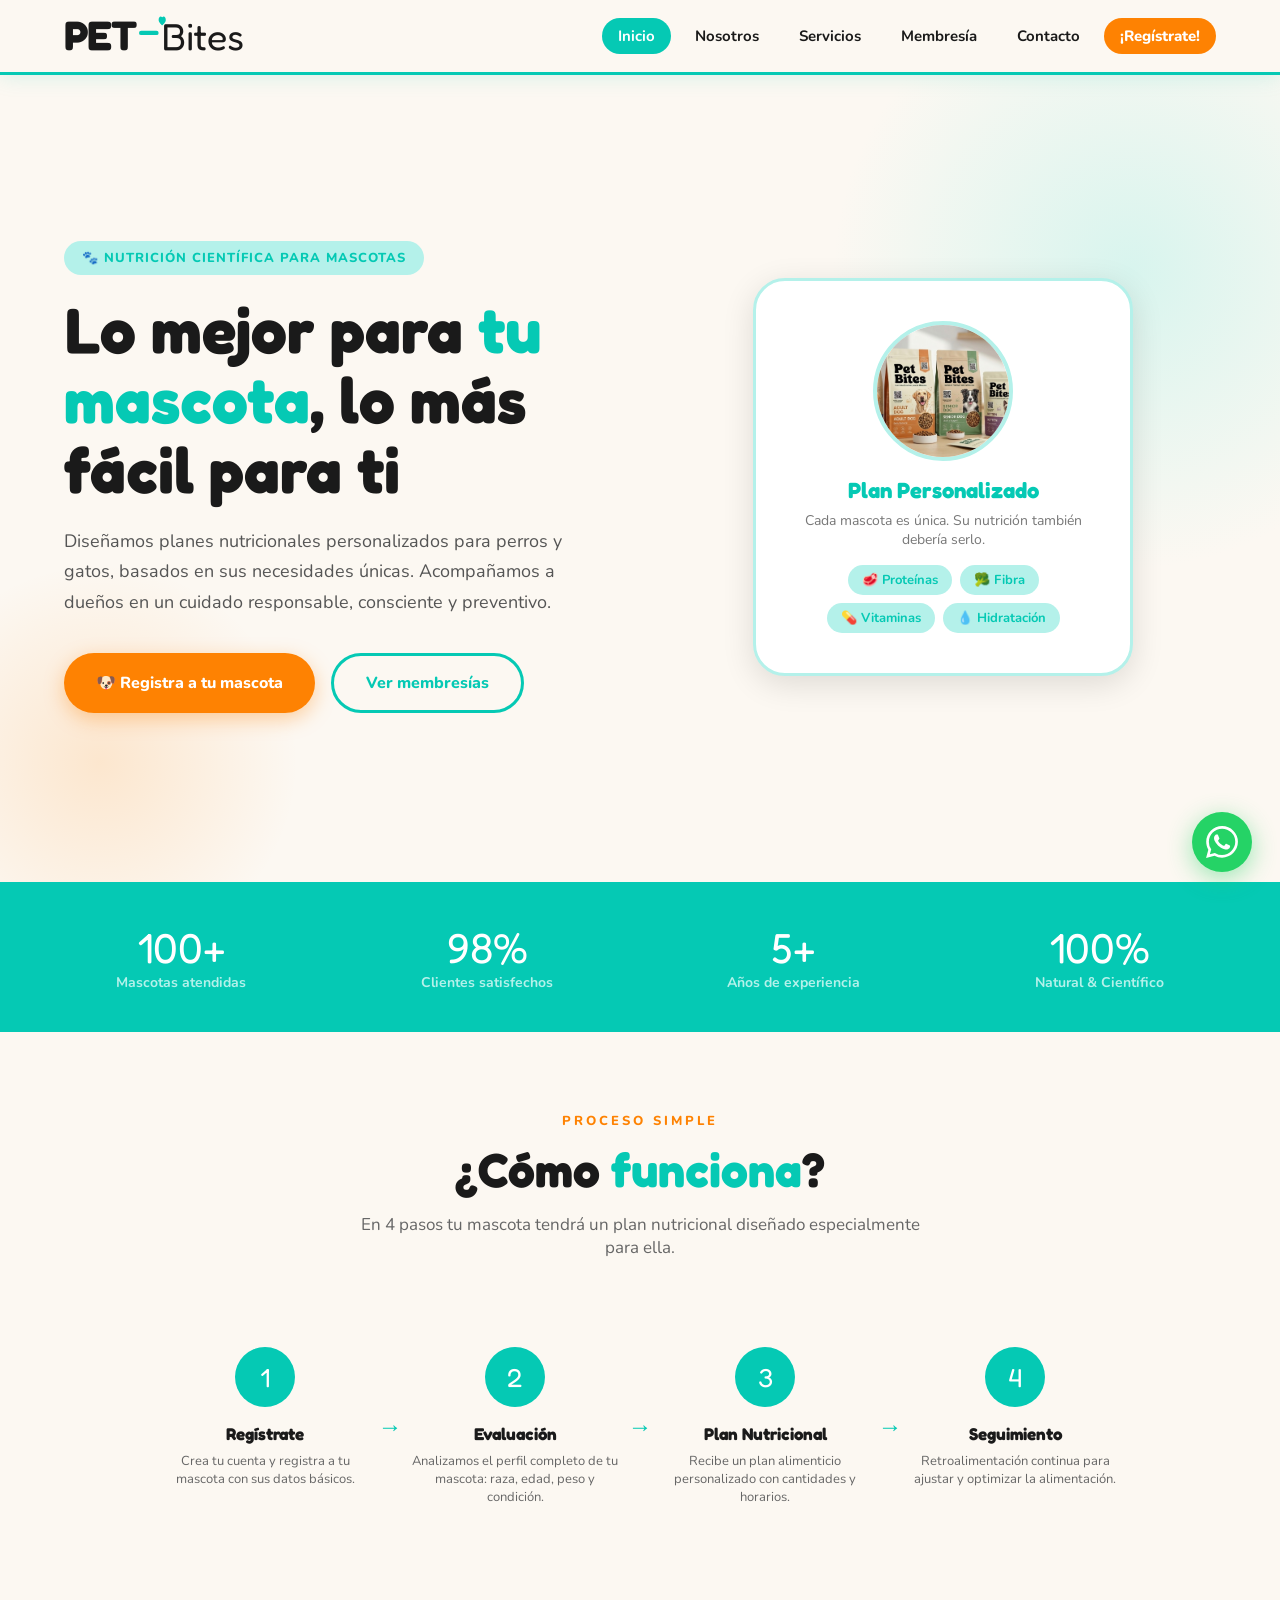
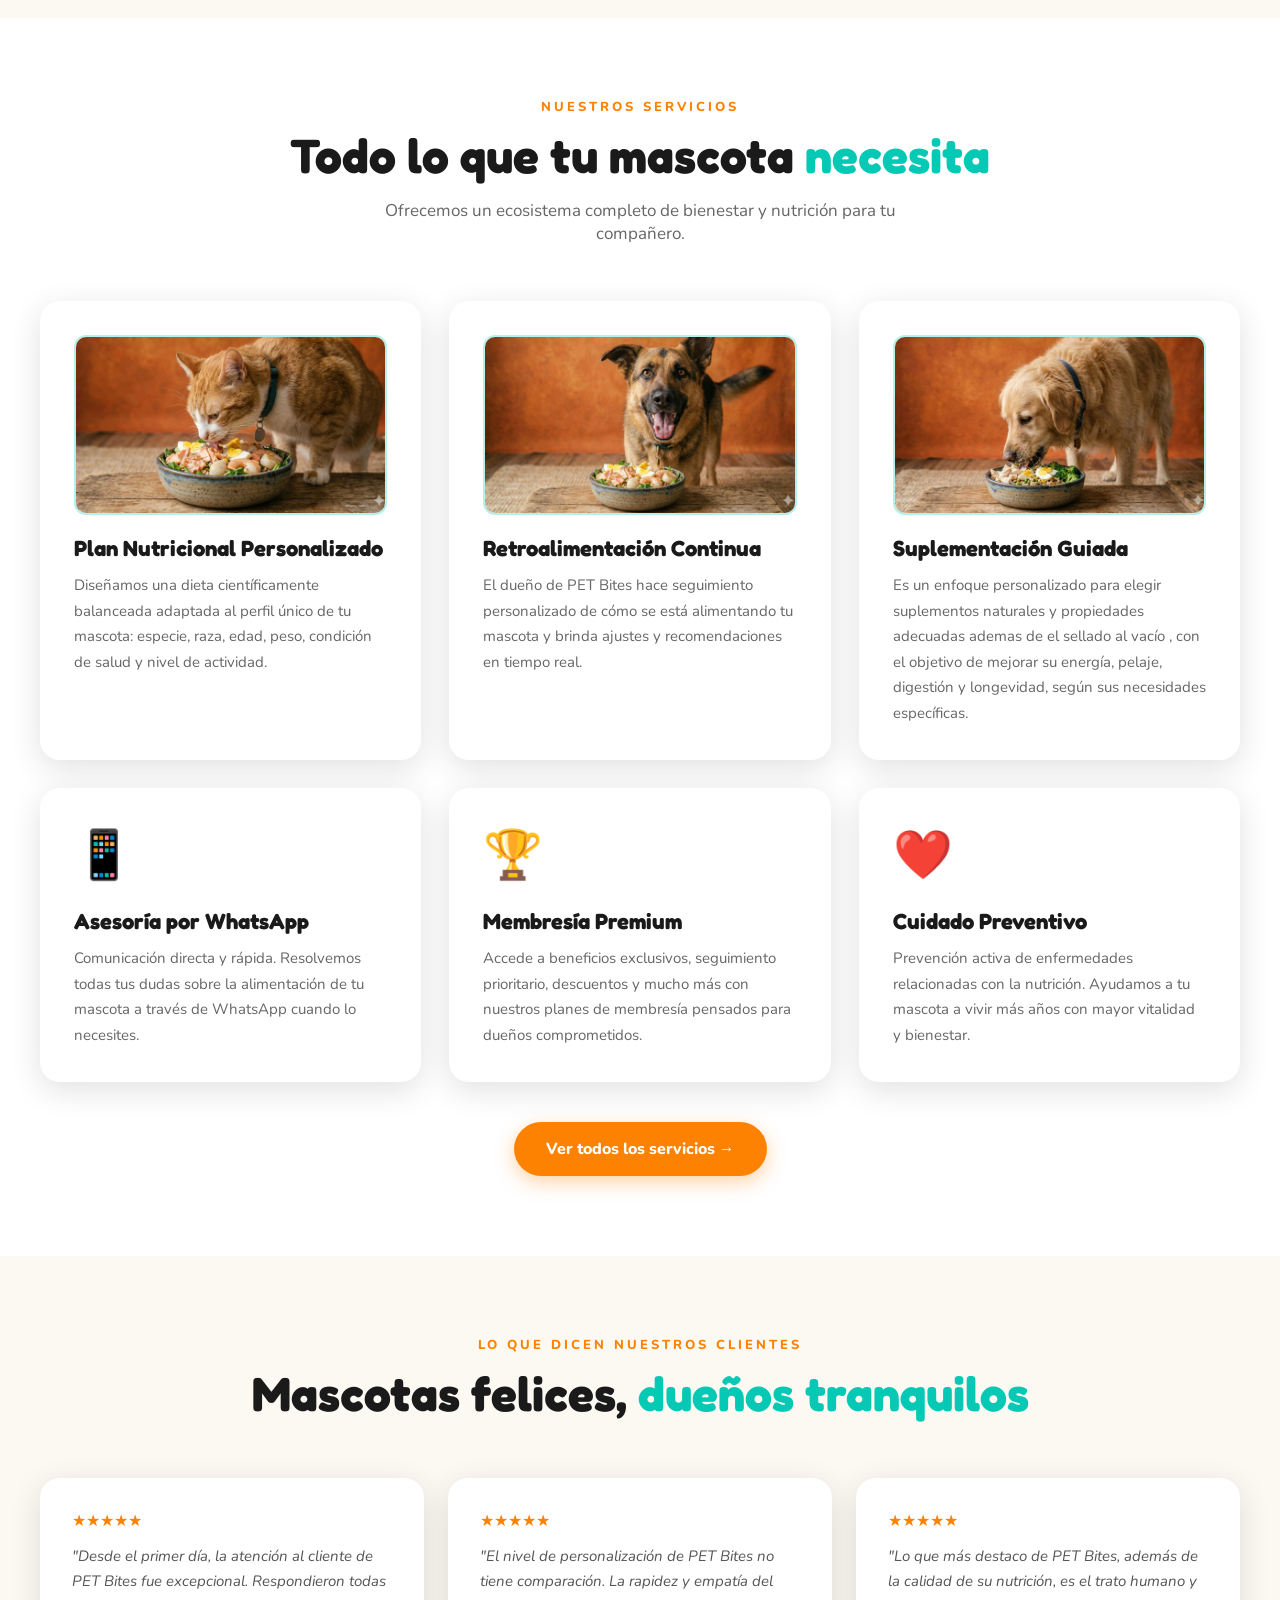
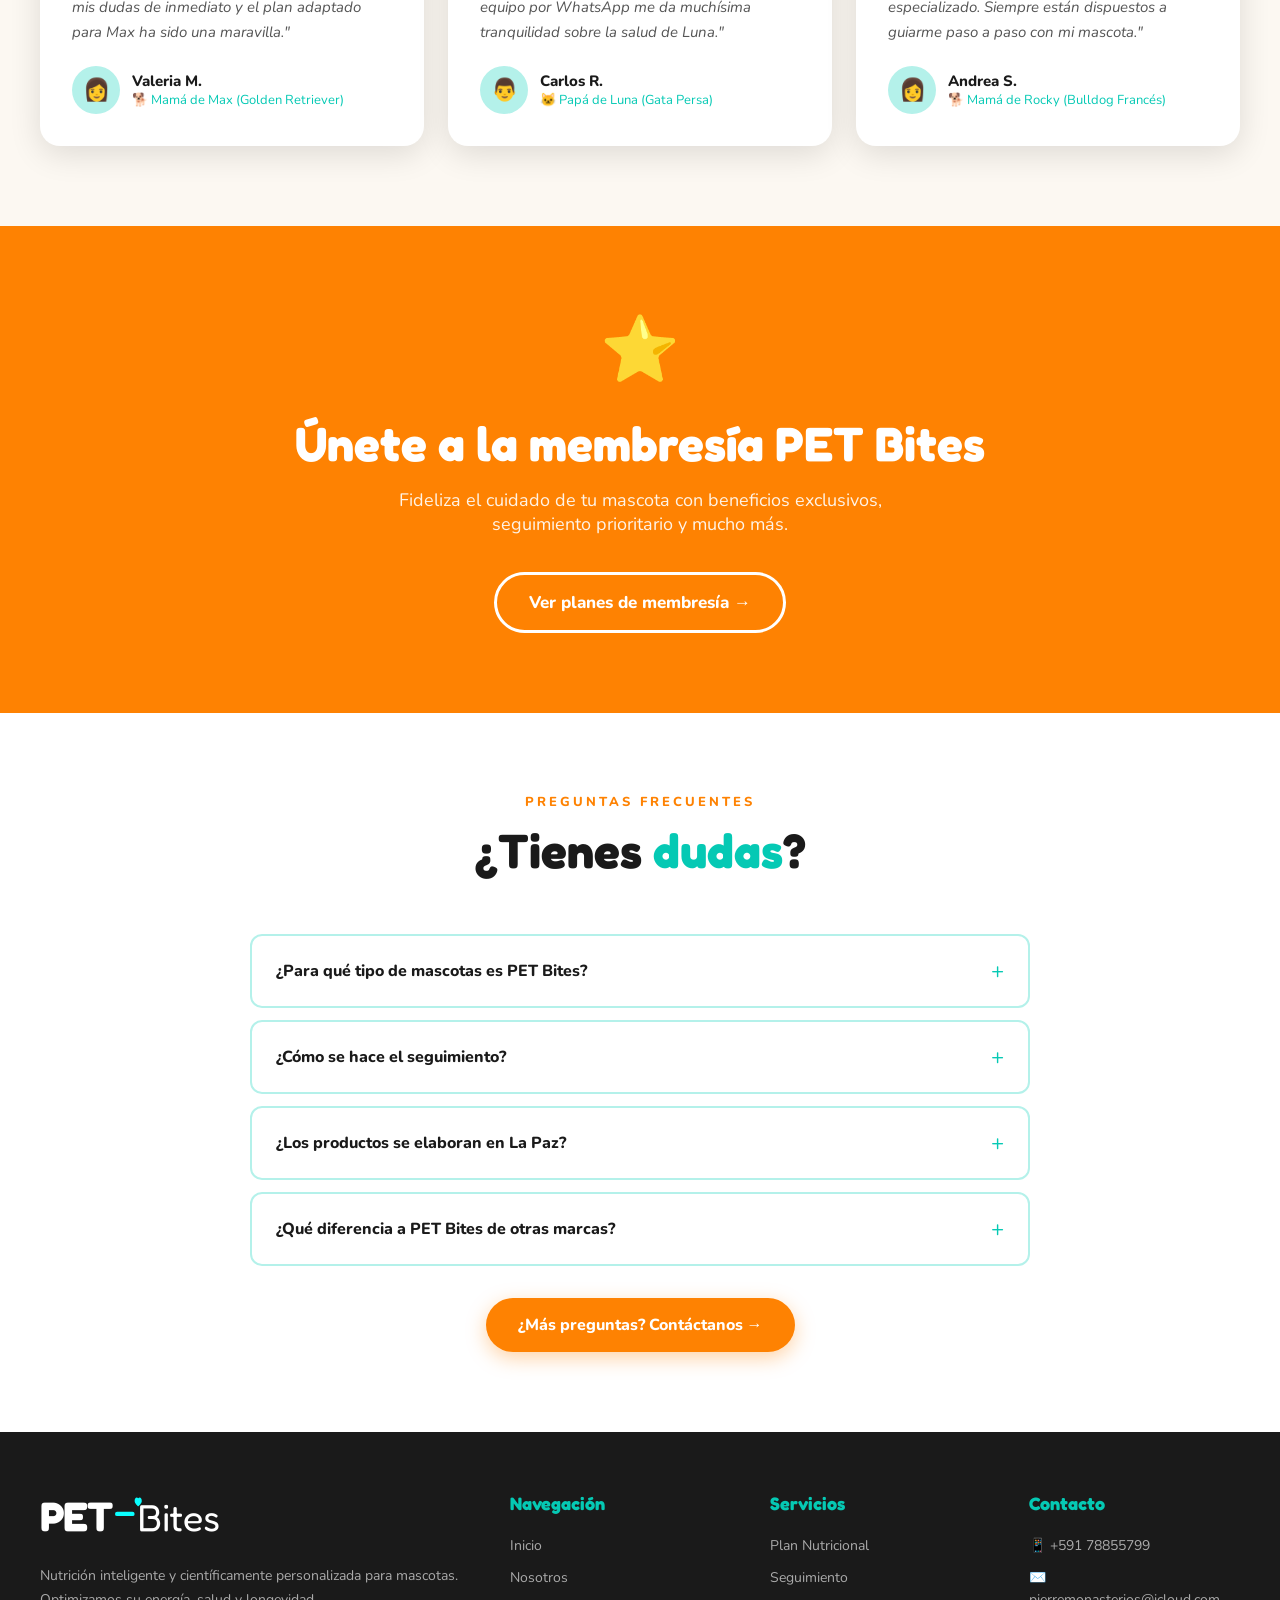
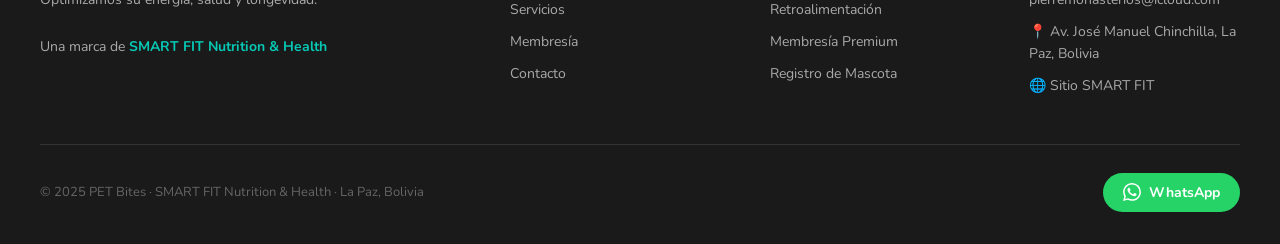
==== commit d163a881: "img/regex" ====
--- a/index.html
+++ b/index.html
@@ -10,9 +10,36 @@
   <link href="https://fonts.googleapis.com/css2?family=Nunito:wght@400;600;700;800;900&family=Fredoka+One&display=swap" rel="stylesheet" />
   <style>
     /* Index-specific overrides for nav links (root level) MiguelBustillos*/
-    .nav-links a[href="pages/nosotros.html"] { display:none; }
+    /* Nav links visible - Nosotros enabled */
     .index-nav a { }
   </style>
+  <link rel="icon" type="image/svg+xml" href="data:image/svg+xml,%3Csvg xmlns='http://www.w3.org/2000/svg' viewBox='0 0 100 100'%3E%3Ctext y='.9em' font-size='90'%3E🐾%3C/text%3E%3C/svg%3E">
+  <meta property="og:title" content="PET Bites · Nutrición Personalizada para Mascotas">
+  <meta property="og:description" content="Planes nutricionales personalizados para perros y gatos. La Paz, Bolivia.">
+  <meta property="og:image" content="img/nutricion.jpeg">
+  <meta property="og:type" content="website">
+  <meta property="og:url" content="https://pet-bites-v1.vercel.app">
+  <meta name="twitter:card" content="summary_large_image">
+  <script type="application/ld+json">
+  {
+    "@context": "https://schema.org",
+    "@type": "LocalBusiness",
+    "name": "PET Bites",
+    "description": "Nutrición personalizada para mascotas en La Paz, Bolivia",
+    "url": "https://pet-bites-v1.vercel.app",
+    "telephone": "+591-78855799",
+    "address": {
+      "@type": "PostalAddress",
+      "streetAddress": "Av. José Manuel Chinchilla",
+      "addressLocality": "La Paz",
+      "addressCountry": "BO"
+    },
+    "parentOrganization": {
+      "@type": "Organization",
+      "name": "SMART FIT Nutrition & Health"
+    }
+  }
+  </script>
 </head>
 <body>
 
@@ -35,7 +62,7 @@
       </div>
       <div class="hero-visual animate-in delay-2">
         <div class="hero-card">
-          <img src="img/nutricion.jpeg" alt="Nutrición PetBites" style="width:140px; height:140px; border-radius:50%; object-fit:cover; margin: 0 auto 16px; display: block; border: 4px solid var(--light-teal);" />
+          <img src="img/nutricion.jpeg" alt="Nutrición PetBites" loading="lazy" style="width:140px; height:140px; border-radius:50%; object-fit:cover; margin: 0 auto 16px; display: block; border: 4px solid var(--light-teal);" />
           <h3>Plan Personalizado</h3>
           <p>Cada mascota es única. Su nutrición también debería serlo.</p>
           <div class="badge-strip">
@@ -114,17 +141,17 @@
       </div>
       <div class="card-grid">
         <div class="card">
-          <span class="card-icon">🥗</span>
+          <img src="img/gato1.jpeg" alt="Plan nutricional personalizado PET Bites" class="card-img" loading="lazy" />
           <h3>Plan Nutricional Personalizado</h3>
           <p>Diseñamos una dieta científicamente balanceada adaptada al perfil único de tu mascota: especie, raza, edad, peso, condición de salud y nivel de actividad.</p>
         </div>
         <div class="card">
-          <span class="card-icon">📊</span>
+          <img src="img/perro1.jpeg" alt="Retroalimentación continua PET Bites" class="card-img" loading="lazy" />
           <h3>Retroalimentación Continua</h3>
           <p>El dueño de PET Bites hace seguimiento personalizado de cómo se está alimentando tu mascota y brinda ajustes y recomendaciones en tiempo real.</p>
         </div>
         <div class="card">
-          <span class="card-icon">💊</span>
+          <img src="img/perro2.jpeg" alt="Suplementación guiada PET Bites" class="card-img" loading="lazy" />
           <h3>Suplementación Guiada</h3>
           <p>Es un enfoque personalizado para elegir suplementos naturales y propiedades adecuadas ademas de el sellado al vacío , con el objetivo de mejorar su energía, pelaje, digestión y longevidad, según sus necesidades específicas.</p>
         </div>
--- a/css/style.css
+++ b/css/style.css
@@ -943,6 +943,35 @@
 .delay-2 { animation-delay: 0.2s; }
 .delay-3 { animation-delay: 0.3s; }
 
+/* ===== CARD IMAGES (replacing icons) ===== */
+.card-img {
+  width: 100%;
+  height: 180px;
+  object-fit: cover;
+  border-radius: var(--radius-sm);
+  margin-bottom: 20px;
+  display: block;
+  border: 2px solid var(--light-teal);
+  transition: transform 0.3s ease;
+}
+
+.card:hover .card-img {
+  transform: scale(1.03);
+}
+
+/* ===== SKELETON LOADING ===== */
+.skeleton {
+  background: linear-gradient(90deg, #f0f0f0 25%, #e0e0e0 50%, #f0f0f0 75%);
+  background-size: 200% 100%;
+  animation: skeleton-loading 1.5s infinite;
+  border-radius: var(--radius-sm);
+}
+
+@keyframes skeleton-loading {
+  0% { background-position: 200% 0; }
+  100% { background-position: -200% 0; }
+}
+
 /* ===== RESPONSIVE ===== */
 @media (max-width: 900px) {
   .footer-grid {
@@ -1001,4 +1030,10 @@
   .form-container {
     padding: 28px 20px;
   }
-}
+
+  .card-img {
+    height: 140px;
+  }
+
+
+}
